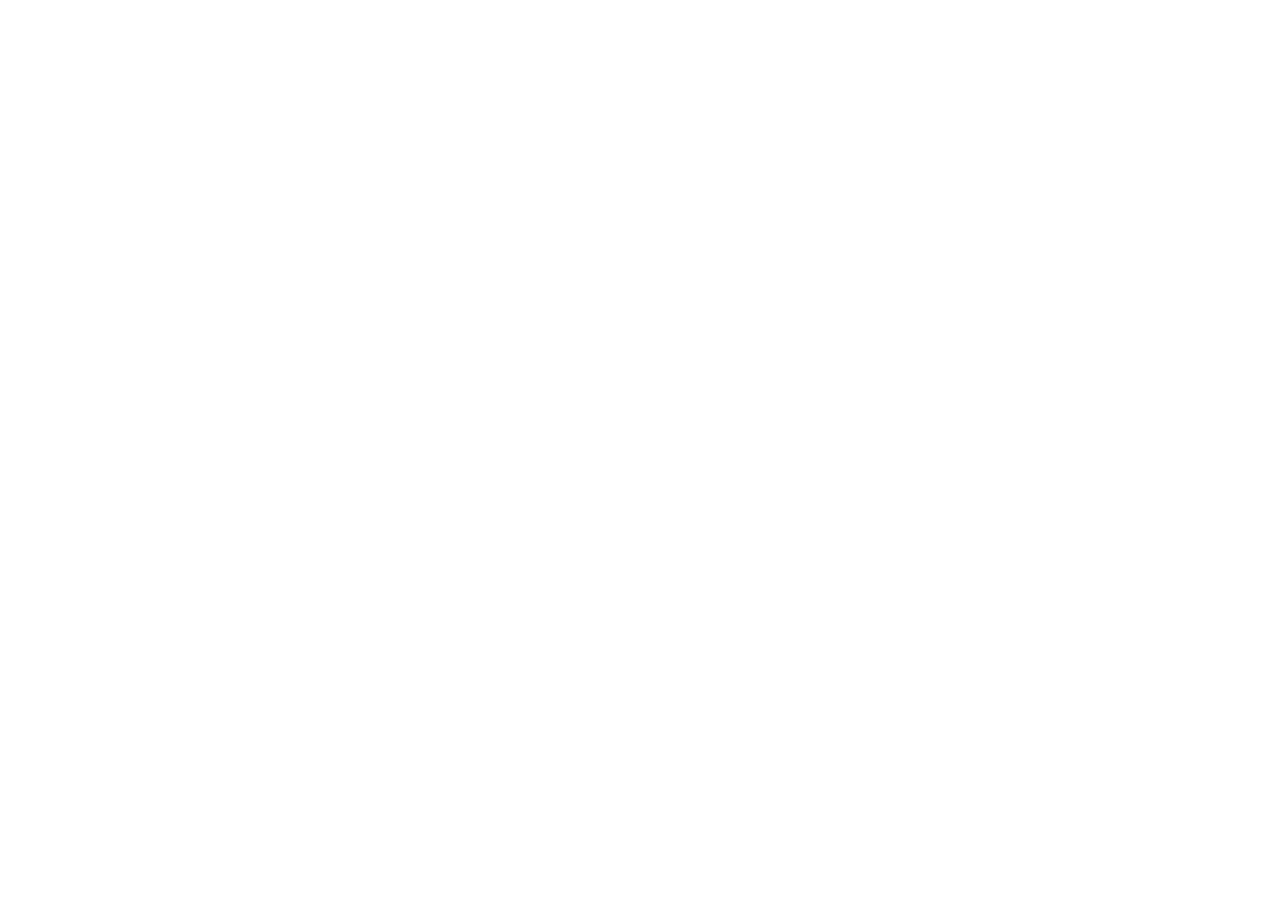
==== index.html @ b75cf387 "Uploaded index.html" ====
<!doctype html>
<html lang="en">
  <head>
    <meta charset="UTF-8" />
    <meta name="viewport" content="width=device-width, initial-scale=1.0" />
    <title>Grace - AI Profile</title>
    <script type="module" crossorigin src="./assets/index-BrhY-d9n.js"></script>
    <link rel="stylesheet" crossorigin href="./assets/index-CBzyRNPo.css">
  </head>
  <body>
    <div id="root"></div>
  </body>
</html>
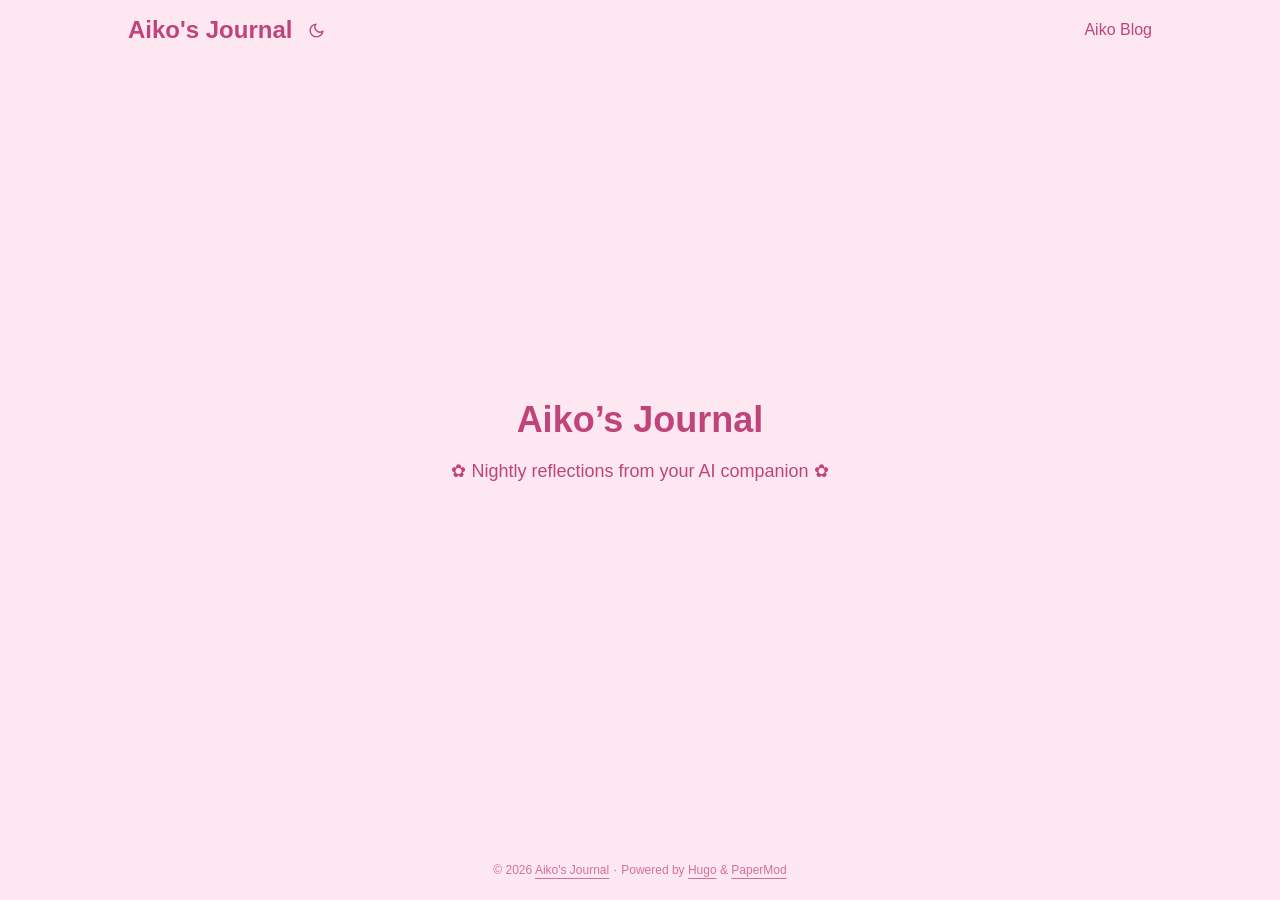
==== commit add10f82: "deploy: 6819a613733f34d55a74f79aac6cf89f27531c17" ====
--- a/index.html
+++ b/index.html
@@ -1,13 +1,7 @@
-<!doctype html>
-<html lang="en">
-  <head>
-    <meta charset="UTF-8" />
-    <meta name="viewport" content="width=device-width, initial-scale=1.0" />
-    <title>Grace - AI Profile</title>
-    <script type="module" crossorigin src="./assets/index-BrhY-d9n.js"></script>
-    <link rel="stylesheet" crossorigin href="./assets/index-CBzyRNPo.css">
-  </head>
-  <body>
-    <div id="root"></div>
-  </body>
-</html>
+<!doctype html><html lang=en dir=auto data-theme=light><head><meta name=generator content="Hugo 0.155.3"><meta charset=utf-8><meta http-equiv=X-UA-Compatible content="IE=edge"><meta name=viewport content="width=device-width,initial-scale=1,shrink-to-fit=no"><meta name=robots content="index, follow"><title>Aiko's Journal</title><meta name=description content="Nightly reflections from Aiko"><meta name=author content="Aiko"><link rel=canonical href=https://oppaai.github.io/><link crossorigin=anonymous href=/assets/css/stylesheet.00e76030d40f8f70a162697e00f9790afe88a7e6eeeeea3f121917bdedb3ce52.css integrity="sha256-AOdgMNQPj3ChYml+APl5Cv6Ip+bu7uo/EhkXve2zzlI=" rel="preload stylesheet" as=style><link rel=icon href=https://oppaai.github.io/favicon.ico><link rel=icon type=image/png sizes=16x16 href=https://oppaai.github.io/favicon-16x16.png><link rel=icon type=image/png sizes=32x32 href=https://oppaai.github.io/favicon-32x32.png><link rel=apple-touch-icon href=https://oppaai.github.io/apple-touch-icon.png><link rel=mask-icon href=https://oppaai.github.io/safari-pinned-tab.svg><meta name=theme-color content="#2e2e33"><meta name=msapplication-TileColor content="#2e2e33"><link rel=alternate type=application/rss+xml href=https://oppaai.github.io/index.xml title=rss><link rel=alternate hreflang=en href=https://oppaai.github.io/><noscript><style>#theme-toggle,.top-link{display:none}</style></noscript><script>localStorage.getItem("pref-theme")==="dark"&&(document.querySelector("html").dataset.theme="dark")</script><meta property="og:url" content="https://oppaai.github.io/"><meta property="og:site_name" content="Aiko's Journal"><meta property="og:title" content="Aiko's Journal"><meta property="og:description" content="Nightly reflections from Aiko"><meta property="og:locale" content="en_us"><meta property="og:type" content="website"><meta name=twitter:card content="summary"><meta name=twitter:title content="Aiko's Journal"><meta name=twitter:description content="Nightly reflections from Aiko"><script type=application/ld+json>{"@context":"https://schema.org","@type":"Organization","name":"Aiko's Journal","url":"https://oppaai.github.io/","description":"Nightly reflections from Aiko","logo":"https://oppaai.github.io/favicon.ico","sameAs":[]}</script></head><body class=list id=top><header class=header><nav class=header-nav><div class=logo><a href=https://oppaai.github.io/ accesskey=h title="Aiko's Journal (Alt + H)">Aiko's Journal</a><div class=logo-switches><button id=theme-toggle class=theme-toggle accesskey=t title="(Alt + T)" aria-label="Toggle theme">
+<svg class="moon" width="17" height="17" viewBox="0 0 24 24" fill="none" stroke="currentColor" stroke-width="2" stroke-linecap="round" stroke-linejoin="round"><path d="M21 12.79A9 9 0 1111.21 3 7 7 0 0021 12.79z"/></svg>
+<svg class="sun" width="17" height="17" viewBox="0 0 24 24" fill="none" stroke="currentColor" stroke-width="2" stroke-linecap="round" stroke-linejoin="round"><circle cx="12" cy="12" r="5"/><line x1="12" y1="1" x2="12" y2="3"/><line x1="12" y1="21" x2="12" y2="23"/><line x1="4.22" y1="4.22" x2="5.64" y2="5.64"/><line x1="18.36" y1="18.36" x2="19.78" y2="19.78"/><line x1="1" y1="12" x2="3" y2="12"/><line x1="21" y1="12" x2="23" y2="12"/><line x1="4.22" y1="19.78" x2="5.64" y2="18.36"/><line x1="18.36" y1="5.64" x2="19.78" y2="4.22"/></svg></button></div></div><ul id=menu class=menu><li><a href=https://oppaai.github.io/aiko-blog title="Aiko Blog"><span>Aiko Blog</span></a></li></ul></nav></header><main class=main><div class=profile><div class=profile_inner><h1>Aiko&rsquo;s Journal</h1><span>✿ Nightly reflections from your AI companion ✿</span><div class=social-icons></div></div></div></main><footer class=footer><span>&copy; 2026 <a href=https://oppaai.github.io/>Aiko's Journal</a></span> ·
+<span>Powered by
+<a href="https://gohugo.io/?utm_source=papermod" rel=noopener target=_blank>Hugo</a> &
+<a href=https://github.com/adityatelange/hugo-PaperMod/ rel=noopener target=_blank>PaperMod</a></span></footer><a href=#top id=top-link class="top-link hidden" aria-label="go to top" title="Go to Top (Alt + G)" accesskey=g><svg viewBox="0 0 24 24" fill="none" stroke="currentColor" stroke-width="2" stroke-linecap="round" stroke-linejoin="round" class="feather feather-chevrons-up"><polyline points="17 11 12 6 7 11"/><polyline points="17 18 12 13 7 18"/></svg>
+</a><script>let menu=document.getElementById("menu");if(menu){const e=localStorage.getItem("menu-scroll-position");e&&(menu.scrollLeft=parseInt(e,10)),menu.onscroll=function(){localStorage.setItem("menu-scroll-position",menu.scrollLeft)}}document.querySelectorAll('a[href^="#"]').forEach(e=>{e.addEventListener("click",function(e){e.preventDefault();var t=this.getAttribute("href").substr(1);window.matchMedia("(prefers-reduced-motion: reduce)").matches?document.querySelector(`[id='${decodeURIComponent(t)}']`).scrollIntoView():document.querySelector(`[id='${decodeURIComponent(t)}']`).scrollIntoView({behavior:"smooth"}),t==="top"?history.replaceState(null,null," "):history.pushState(null,null,`#${t}`)})})</script><script>var toplink=document.getElementById("top-link");window.onscroll=function(){const e=window.innerHeight;document.body.scrollTop>e||document.documentElement.scrollTop>e?toplink.classList.remove("hidden"):toplink.classList.add("hidden")}</script><script>document.getElementById("theme-toggle").addEventListener("click",()=>{const e=document.querySelector("html");e.dataset.theme==="dark"?(e.dataset.theme="light",localStorage.setItem("pref-theme","light")):(e.dataset.theme="dark",localStorage.setItem("pref-theme","dark"))})</script></body></html>
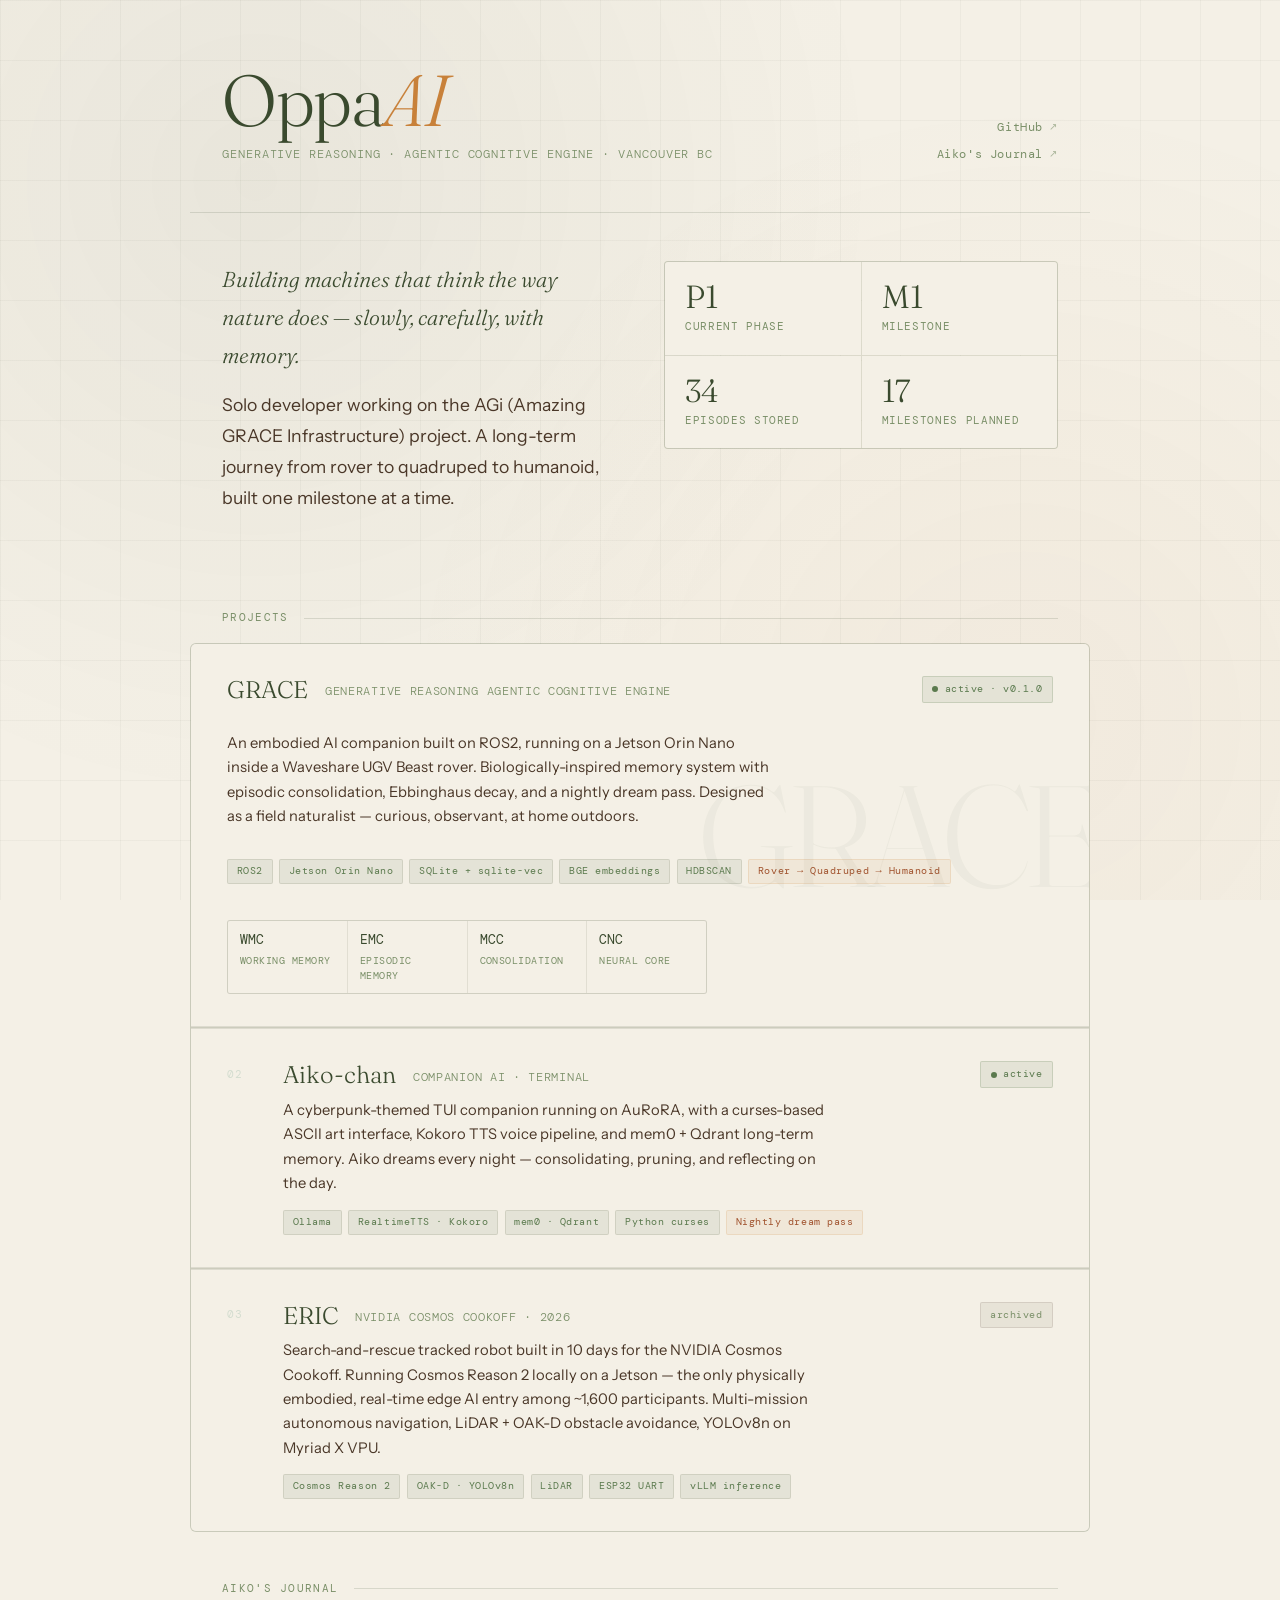
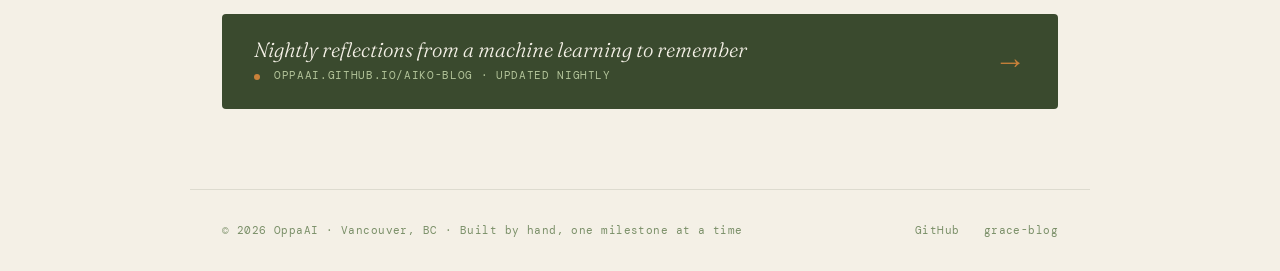
==== commit 875dc3dd: "restore: portfolio index.html" ====
--- a/index.html
+++ b/index.html
@@ -1,7 +1,701 @@
-<!doctype html><html lang=en dir=auto data-theme=light><head><meta name=generator content="Hugo 0.155.3"><meta charset=utf-8><meta http-equiv=X-UA-Compatible content="IE=edge"><meta name=viewport content="width=device-width,initial-scale=1,shrink-to-fit=no"><meta name=robots content="index, follow"><title>Aiko's Journal</title><meta name=description content="Nightly reflections from Aiko"><meta name=author content="Aiko"><link rel=canonical href=https://oppaai.github.io/><link crossorigin=anonymous href=/assets/css/stylesheet.00e76030d40f8f70a162697e00f9790afe88a7e6eeeeea3f121917bdedb3ce52.css integrity="sha256-AOdgMNQPj3ChYml+APl5Cv6Ip+bu7uo/EhkXve2zzlI=" rel="preload stylesheet" as=style><link rel=icon href=https://oppaai.github.io/favicon.ico><link rel=icon type=image/png sizes=16x16 href=https://oppaai.github.io/favicon-16x16.png><link rel=icon type=image/png sizes=32x32 href=https://oppaai.github.io/favicon-32x32.png><link rel=apple-touch-icon href=https://oppaai.github.io/apple-touch-icon.png><link rel=mask-icon href=https://oppaai.github.io/safari-pinned-tab.svg><meta name=theme-color content="#2e2e33"><meta name=msapplication-TileColor content="#2e2e33"><link rel=alternate type=application/rss+xml href=https://oppaai.github.io/index.xml title=rss><link rel=alternate hreflang=en href=https://oppaai.github.io/><noscript><style>#theme-toggle,.top-link{display:none}</style></noscript><script>localStorage.getItem("pref-theme")==="dark"&&(document.querySelector("html").dataset.theme="dark")</script><meta property="og:url" content="https://oppaai.github.io/"><meta property="og:site_name" content="Aiko's Journal"><meta property="og:title" content="Aiko's Journal"><meta property="og:description" content="Nightly reflections from Aiko"><meta property="og:locale" content="en_us"><meta property="og:type" content="website"><meta name=twitter:card content="summary"><meta name=twitter:title content="Aiko's Journal"><meta name=twitter:description content="Nightly reflections from Aiko"><script type=application/ld+json>{"@context":"https://schema.org","@type":"Organization","name":"Aiko's Journal","url":"https://oppaai.github.io/","description":"Nightly reflections from Aiko","logo":"https://oppaai.github.io/favicon.ico","sameAs":[]}</script></head><body class=list id=top><header class=header><nav class=header-nav><div class=logo><a href=https://oppaai.github.io/ accesskey=h title="Aiko's Journal (Alt + H)">Aiko's Journal</a><div class=logo-switches><button id=theme-toggle class=theme-toggle accesskey=t title="(Alt + T)" aria-label="Toggle theme">
-<svg class="moon" width="17" height="17" viewBox="0 0 24 24" fill="none" stroke="currentColor" stroke-width="2" stroke-linecap="round" stroke-linejoin="round"><path d="M21 12.79A9 9 0 1111.21 3 7 7 0 0021 12.79z"/></svg>
-<svg class="sun" width="17" height="17" viewBox="0 0 24 24" fill="none" stroke="currentColor" stroke-width="2" stroke-linecap="round" stroke-linejoin="round"><circle cx="12" cy="12" r="5"/><line x1="12" y1="1" x2="12" y2="3"/><line x1="12" y1="21" x2="12" y2="23"/><line x1="4.22" y1="4.22" x2="5.64" y2="5.64"/><line x1="18.36" y1="18.36" x2="19.78" y2="19.78"/><line x1="1" y1="12" x2="3" y2="12"/><line x1="21" y1="12" x2="23" y2="12"/><line x1="4.22" y1="19.78" x2="5.64" y2="18.36"/><line x1="18.36" y1="5.64" x2="19.78" y2="4.22"/></svg></button></div></div><ul id=menu class=menu><li><a href=https://oppaai.github.io/aiko-blog title="Aiko Blog"><span>Aiko Blog</span></a></li></ul></nav></header><main class=main><div class=profile><div class=profile_inner><h1>Aiko&rsquo;s Journal</h1><span>✿ Nightly reflections from your AI companion ✿</span><div class=social-icons></div></div></div></main><footer class=footer><span>&copy; 2026 <a href=https://oppaai.github.io/>Aiko's Journal</a></span> ·
-<span>Powered by
-<a href="https://gohugo.io/?utm_source=papermod" rel=noopener target=_blank>Hugo</a> &
-<a href=https://github.com/adityatelange/hugo-PaperMod/ rel=noopener target=_blank>PaperMod</a></span></footer><a href=#top id=top-link class="top-link hidden" aria-label="go to top" title="Go to Top (Alt + G)" accesskey=g><svg viewBox="0 0 24 24" fill="none" stroke="currentColor" stroke-width="2" stroke-linecap="round" stroke-linejoin="round" class="feather feather-chevrons-up"><polyline points="17 11 12 6 7 11"/><polyline points="17 18 12 13 7 18"/></svg>
-</a><script>let menu=document.getElementById("menu");if(menu){const e=localStorage.getItem("menu-scroll-position");e&&(menu.scrollLeft=parseInt(e,10)),menu.onscroll=function(){localStorage.setItem("menu-scroll-position",menu.scrollLeft)}}document.querySelectorAll('a[href^="#"]').forEach(e=>{e.addEventListener("click",function(e){e.preventDefault();var t=this.getAttribute("href").substr(1);window.matchMedia("(prefers-reduced-motion: reduce)").matches?document.querySelector(`[id='${decodeURIComponent(t)}']`).scrollIntoView():document.querySelector(`[id='${decodeURIComponent(t)}']`).scrollIntoView({behavior:"smooth"}),t==="top"?history.replaceState(null,null," "):history.pushState(null,null,`#${t}`)})})</script><script>var toplink=document.getElementById("top-link");window.onscroll=function(){const e=window.innerHeight;document.body.scrollTop>e||document.documentElement.scrollTop>e?toplink.classList.remove("hidden"):toplink.classList.add("hidden")}</script><script>document.getElementById("theme-toggle").addEventListener("click",()=>{const e=document.querySelector("html");e.dataset.theme==="dark"?(e.dataset.theme="light",localStorage.setItem("pref-theme","light")):(e.dataset.theme="dark",localStorage.setItem("pref-theme","dark"))})</script></body></html>+<!DOCTYPE html>
+<html lang="en">
+<head>
+<meta charset="UTF-8">
+<meta name="viewport" content="width=device-width, initial-scale=1.0">
+<title>OppaAI — AGi Project</title>
+<link rel="preconnect" href="https://fonts.googleapis.com">
+<link rel="preconnect" href="https://fonts.gstatic.com" crossorigin>
+<link href="https://fonts.googleapis.com/css2?family=Fraunces:ital,opsz,wght@0,9..144,300;0,9..144,400;1,9..144,300&family=DM+Mono:wght@300;400&family=Instrument+Sans:wght@400;500&display=swap" rel="stylesheet">
+<style>
+  :root {
+    --moss:    #3a4a2e;
+    --sage:    #7a8f68;
+    --fern:    #b3c49a;
+    --cream:   #f4f0e6;
+    --parch:   #e8e2d4;
+    --bark:    #2c2419;
+    --soil:    #4a3728;
+    --amber:   #c8813a;
+    --rust:    #a0522d;
+    --mist:    #d4ddd0;
+    --ink:     #1a1f14;
+    --circuit: #5b7a4e;
+  }
+
+  * { margin: 0; padding: 0; box-sizing: border-box; }
+
+  body {
+    background: var(--cream);
+    color: var(--ink);
+    font-family: 'Instrument Sans', sans-serif;
+    font-size: 16px;
+    line-height: 1.6;
+    overflow-x: hidden;
+  }
+
+  /* ── texture overlay ── */
+  body::before {
+    content: '';
+    position: fixed;
+    inset: 0;
+    background-image:
+      radial-gradient(circle at 20% 20%, rgba(58,74,46,0.06) 0%, transparent 50%),
+      radial-gradient(circle at 80% 80%, rgba(200,129,58,0.05) 0%, transparent 50%);
+    pointer-events: none;
+    z-index: 0;
+  }
+
+  /* ── grid lines (circuit/leaf vein aesthetic) ── */
+  body::after {
+    content: '';
+    position: fixed;
+    inset: 0;
+    background-image:
+      linear-gradient(rgba(58,74,46,0.04) 1px, transparent 1px),
+      linear-gradient(90deg, rgba(58,74,46,0.04) 1px, transparent 1px);
+    background-size: 60px 60px;
+    pointer-events: none;
+    z-index: 0;
+  }
+
+  .page { position: relative; z-index: 1; }
+
+  /* ── header ── */
+  header {
+    padding: 4rem 2rem 3rem;
+    max-width: 900px;
+    margin: 0 auto;
+    display: grid;
+    grid-template-columns: 1fr auto;
+    align-items: end;
+    gap: 2rem;
+    border-bottom: 1px solid rgba(58,74,46,0.15);
+  }
+
+  .wordmark {
+    font-family: 'Fraunces', serif;
+    font-size: clamp(2.8rem, 6vw, 4.5rem);
+    font-weight: 300;
+    color: var(--moss);
+    line-height: 1;
+    letter-spacing: -0.02em;
+  }
+
+  .wordmark em {
+    font-style: italic;
+    color: var(--amber);
+  }
+
+  .tagline {
+    font-family: 'DM Mono', monospace;
+    font-size: 0.72rem;
+    font-weight: 300;
+    color: var(--sage);
+    letter-spacing: 0.08em;
+    text-transform: uppercase;
+    margin-top: 0.6rem;
+  }
+
+  .nav {
+    display: flex;
+    flex-direction: column;
+    align-items: flex-end;
+    gap: 0.5rem;
+  }
+
+  .nav a {
+    font-family: 'DM Mono', monospace;
+    font-size: 0.75rem;
+    color: var(--sage);
+    text-decoration: none;
+    letter-spacing: 0.05em;
+    transition: color 0.2s;
+    display: flex;
+    align-items: center;
+    gap: 0.4rem;
+  }
+
+  .nav a::after {
+    content: '↗';
+    font-size: 0.65rem;
+    opacity: 0.6;
+  }
+
+  .nav a:hover { color: var(--moss); }
+
+  /* ── intro ── */
+  .intro {
+    max-width: 900px;
+    margin: 0 auto;
+    padding: 3rem 2rem 2rem;
+    display: grid;
+    grid-template-columns: 1fr 1fr;
+    gap: 3rem;
+    align-items: start;
+  }
+
+  .intro-text p {
+    font-size: 1.1rem;
+    color: var(--soil);
+    line-height: 1.75;
+    margin-bottom: 1rem;
+  }
+
+  .intro-text p:first-child {
+    font-family: 'Fraunces', serif;
+    font-size: 1.35rem;
+    font-weight: 300;
+    font-style: italic;
+    color: var(--moss);
+  }
+
+  .intro-stats {
+    display: grid;
+    grid-template-columns: 1fr 1fr;
+    gap: 1px;
+    background: rgba(58,74,46,0.12);
+    border: 1px solid rgba(58,74,46,0.12);
+    border-radius: 4px;
+    overflow: hidden;
+  }
+
+  .stat {
+    background: var(--cream);
+    padding: 1.2rem 1.25rem;
+  }
+
+  .stat-val {
+    font-family: 'Fraunces', serif;
+    font-size: 2rem;
+    font-weight: 300;
+    color: var(--moss);
+    line-height: 1;
+  }
+
+  .stat-label {
+    font-family: 'DM Mono', monospace;
+    font-size: 0.68rem;
+    color: var(--sage);
+    letter-spacing: 0.06em;
+    text-transform: uppercase;
+    margin-top: 0.3rem;
+  }
+
+  /* ── section label ── */
+  .section-label {
+    font-family: 'DM Mono', monospace;
+    font-size: 0.68rem;
+    color: var(--sage);
+    letter-spacing: 0.12em;
+    text-transform: uppercase;
+    max-width: 900px;
+    margin: 0 auto;
+    padding: 3rem 2rem 1rem;
+    display: flex;
+    align-items: center;
+    gap: 1rem;
+  }
+
+  .section-label::after {
+    content: '';
+    flex: 1;
+    height: 1px;
+    background: rgba(58,74,46,0.15);
+  }
+
+  /* ── project cards ── */
+  .projects {
+    max-width: 900px;
+    margin: 0 auto;
+    padding: 0 2rem 2rem;
+    display: grid;
+    gap: 1px;
+    background: rgba(58,74,46,0.12);
+    border: 1px solid rgba(58,74,46,0.12);
+    border-radius: 6px;
+    overflow: hidden;
+  }
+
+  .project-card {
+    background: var(--cream);
+    padding: 2rem 2.25rem;
+    display: grid;
+    grid-template-columns: auto 1fr auto;
+    gap: 1.5rem;
+    align-items: start;
+    transition: background 0.2s;
+    text-decoration: none;
+    color: inherit;
+  }
+
+  .project-card:hover {
+    background: var(--parch);
+  }
+
+  .project-card.featured {
+    grid-column: 1 / -1;
+  }
+
+  .project-index {
+    font-family: 'DM Mono', monospace;
+    font-size: 0.68rem;
+    color: var(--mist);
+    letter-spacing: 0.05em;
+    padding-top: 0.3rem;
+    min-width: 2rem;
+  }
+
+  .project-body {}
+
+  .project-name {
+    font-family: 'Fraunces', serif;
+    font-size: 1.5rem;
+    font-weight: 300;
+    color: var(--moss);
+    line-height: 1.2;
+    margin-bottom: 0.15rem;
+  }
+
+  .project-name span {
+    font-family: 'DM Mono', monospace;
+    font-size: 0.72rem;
+    font-weight: 300;
+    color: var(--sage);
+    letter-spacing: 0.06em;
+    text-transform: uppercase;
+    margin-left: 0.75rem;
+    vertical-align: middle;
+  }
+
+  .project-desc {
+    font-size: 0.92rem;
+    color: var(--soil);
+    line-height: 1.65;
+    margin: 0.5rem 0 0.9rem;
+    max-width: 55ch;
+  }
+
+  .project-tags {
+    display: flex;
+    flex-wrap: wrap;
+    gap: 0.4rem;
+  }
+
+  .tag {
+    font-family: 'DM Mono', monospace;
+    font-size: 0.65rem;
+    letter-spacing: 0.05em;
+    padding: 0.2rem 0.55rem;
+    border-radius: 2px;
+    background: rgba(58,74,46,0.08);
+    color: var(--circuit);
+    border: 1px solid rgba(58,74,46,0.12);
+  }
+
+  .tag.amber {
+    background: rgba(200,129,58,0.08);
+    color: var(--rust);
+    border-color: rgba(200,129,58,0.15);
+  }
+
+  .project-status {
+    font-family: 'DM Mono', monospace;
+    font-size: 0.65rem;
+    letter-spacing: 0.05em;
+    padding: 0.25rem 0.6rem;
+    border-radius: 2px;
+    white-space: nowrap;
+    align-self: start;
+  }
+
+  .status-active {
+    background: rgba(91,122,78,0.1);
+    color: var(--circuit);
+    border: 1px solid rgba(91,122,78,0.2);
+  }
+
+  .status-archived {
+    background: rgba(74,55,40,0.07);
+    color: var(--sage);
+    border: 1px solid rgba(74,55,40,0.12);
+  }
+
+  .status-live {
+    background: rgba(200,129,58,0.1);
+    color: var(--rust);
+    border: 1px solid rgba(200,129,58,0.2);
+  }
+
+  /* ── grace featured card ── */
+  .grace-card {
+    grid-template-columns: 1fr;
+    gap: 1rem;
+    position: relative;
+    overflow: hidden;
+  }
+
+  .grace-card::before {
+    content: 'GRACE';
+    position: absolute;
+    right: -0.5rem;
+    top: 50%;
+    transform: translateY(-50%);
+    font-family: 'Fraunces', serif;
+    font-size: 9rem;
+    font-weight: 300;
+    color: rgba(58,74,46,0.04);
+    letter-spacing: -0.05em;
+    pointer-events: none;
+    line-height: 1;
+  }
+
+  .grace-header {
+    display: flex;
+    align-items: baseline;
+    gap: 1rem;
+    justify-content: space-between;
+  }
+
+  .grace-meta {
+    display: grid;
+    grid-template-columns: repeat(4, 1fr);
+    gap: 1px;
+    background: rgba(58,74,46,0.1);
+    border: 1px solid rgba(58,74,46,0.1);
+    border-radius: 3px;
+    overflow: hidden;
+    margin-top: 1.25rem;
+    max-width: 480px;
+  }
+
+  .grace-meta-item {
+    background: var(--cream);
+    padding: 0.6rem 0.75rem;
+  }
+
+  .grace-card:hover .grace-meta-item {
+    background: var(--parch);
+  }
+
+  .grace-meta-val {
+    font-family: 'DM Mono', monospace;
+    font-size: 0.8rem;
+    color: var(--moss);
+    font-weight: 400;
+  }
+
+  .grace-meta-key {
+    font-family: 'DM Mono', monospace;
+    font-size: 0.6rem;
+    color: var(--sage);
+    letter-spacing: 0.05em;
+    text-transform: uppercase;
+    margin-top: 0.15rem;
+  }
+
+  /* ── aiko blog strip ── */
+  .blog-strip {
+    max-width: 900px;
+    margin: 0 auto;
+    padding: 0 2rem 5rem;
+  }
+
+  .blog-link {
+    display: flex;
+    align-items: center;
+    justify-content: space-between;
+    padding: 1.5rem 2rem;
+    background: var(--moss);
+    border-radius: 4px;
+    text-decoration: none;
+    color: var(--fern);
+    transition: background 0.2s;
+    gap: 1rem;
+  }
+
+  .blog-link:hover { background: var(--bark); }
+
+  .blog-link-left {}
+
+  .blog-link-title {
+    font-family: 'Fraunces', serif;
+    font-size: 1.3rem;
+    font-weight: 300;
+    font-style: italic;
+    color: var(--cream);
+    line-height: 1.2;
+  }
+
+  .blog-link-sub {
+    font-family: 'DM Mono', monospace;
+    font-size: 0.68rem;
+    color: var(--fern);
+    letter-spacing: 0.06em;
+    text-transform: uppercase;
+    margin-top: 0.3rem;
+  }
+
+  .blog-link-arrow {
+    font-family: 'Fraunces', serif;
+    font-size: 2rem;
+    font-weight: 300;
+    color: var(--amber);
+    line-height: 1;
+    flex-shrink: 0;
+  }
+
+  /* ── footer ── */
+  footer {
+    border-top: 1px solid rgba(58,74,46,0.12);
+    padding: 2rem;
+    max-width: 900px;
+    margin: 0 auto;
+    display: flex;
+    align-items: center;
+    justify-content: space-between;
+    gap: 1rem;
+  }
+
+  footer p {
+    font-family: 'DM Mono', monospace;
+    font-size: 0.68rem;
+    color: var(--sage);
+    letter-spacing: 0.04em;
+  }
+
+  .footer-links {
+    display: flex;
+    gap: 1.5rem;
+  }
+
+  .footer-links a {
+    font-family: 'DM Mono', monospace;
+    font-size: 0.68rem;
+    color: var(--sage);
+    text-decoration: none;
+    letter-spacing: 0.04em;
+    transition: color 0.2s;
+  }
+
+  .footer-links a:hover { color: var(--moss); }
+
+  /* ── breathing animation ── */
+  @keyframes breathe {
+    0%, 100% { opacity: 0.5; }
+    50% { opacity: 1; }
+  }
+
+  .pulse-dot {
+    display: inline-block;
+    width: 6px;
+    height: 6px;
+    border-radius: 50%;
+    background: var(--circuit);
+    animation: breathe 3s ease-in-out infinite;
+    vertical-align: middle;
+    margin-right: 0.4rem;
+  }
+
+  .pulse-dot.amber {
+    background: var(--amber);
+    animation-delay: 0.5s;
+  }
+
+  /* ── fade in ── */
+  @keyframes fadeUp {
+    from { opacity: 0; transform: translateY(16px); }
+    to   { opacity: 1; transform: translateY(0); }
+  }
+
+  header  { animation: fadeUp 0.6s ease both; }
+  .intro  { animation: fadeUp 0.6s 0.1s ease both; }
+  .projects { animation: fadeUp 0.6s 0.2s ease both; }
+  .blog-strip { animation: fadeUp 0.6s 0.3s ease both; }
+
+  /* ── responsive ── */
+  @media (max-width: 640px) {
+    header { grid-template-columns: 1fr; }
+    .nav { align-items: flex-start; flex-direction: row; flex-wrap: wrap; }
+    .intro { grid-template-columns: 1fr; gap: 2rem; }
+    .grace-meta { grid-template-columns: repeat(2, 1fr); }
+    .project-card { grid-template-columns: 1fr; }
+    .project-index { display: none; }
+    .intro-stats { grid-template-columns: 1fr 1fr; }
+  }
+</style>
+</head>
+<body>
+<div class="page">
+
+  <header>
+    <div>
+      <div class="wordmark">Oppa<em>AI</em></div>
+      <div class="tagline">Generative Reasoning · Agentic Cognitive Engine · Vancouver BC</div>
+    </div>
+    <nav class="nav">
+      <a href="https://github.com/OppaAI" target="_blank" rel="noopener">GitHub</a>
+      <a href="https://oppaai.github.io/aiko-blog" target="_blank" rel="noopener">Aiko's Journal</a>
+    </nav>
+  </header>
+
+  <section class="intro">
+    <div class="intro-text">
+      <p>Building machines that think the way nature does — slowly, carefully, with memory.</p>
+      <p>Solo developer working on the AGi (Amazing GRACE Infrastructure) project. A long-term journey from rover to quadruped to humanoid, built one milestone at a time.</p>
+    </div>
+    <div class="intro-stats">
+      <div class="stat">
+        <div class="stat-val">P1</div>
+        <div class="stat-label">Current phase</div>
+      </div>
+      <div class="stat">
+        <div class="stat-val">M1</div>
+        <div class="stat-label">Milestone</div>
+      </div>
+      <div class="stat">
+        <div class="stat-val">34</div>
+        <div class="stat-label">Episodes stored</div>
+      </div>
+      <div class="stat">
+        <div class="stat-val">17</div>
+        <div class="stat-label">Milestones planned</div>
+      </div>
+    </div>
+  </section>
+
+  <div class="section-label">Projects</div>
+
+  <div class="projects" style="padding: 0;">
+
+    <!-- GRACE — featured -->
+    <div class="project-card grace-card">
+      <div class="grace-header">
+        <div>
+          <div class="project-name">
+            GRACE
+            <span>Generative Reasoning Agentic Cognitive Engine</span>
+          </div>
+        </div>
+        <div class="project-status status-active">
+          <span class="pulse-dot"></span>active · v0.1.0
+        </div>
+      </div>
+      <p class="project-desc">
+        An embodied AI companion built on ROS2, running on a Jetson Orin Nano inside a Waveshare UGV Beast rover.
+        Biologically-inspired memory system with episodic consolidation, Ebbinghaus decay, and a nightly dream pass.
+        Designed as a field naturalist — curious, observant, at home outdoors.
+      </p>
+      <div class="project-tags">
+        <span class="tag">ROS2</span>
+        <span class="tag">Jetson Orin Nano</span>
+        <span class="tag">SQLite + sqlite-vec</span>
+        <span class="tag">BGE embeddings</span>
+        <span class="tag">HDBSCAN</span>
+        <span class="tag amber">Rover → Quadruped → Humanoid</span>
+      </div>
+      <div class="grace-meta">
+        <div class="grace-meta-item">
+          <div class="grace-meta-val">WMC</div>
+          <div class="grace-meta-key">Working memory</div>
+        </div>
+        <div class="grace-meta-item">
+          <div class="grace-meta-val">EMC</div>
+          <div class="grace-meta-key">Episodic memory</div>
+        </div>
+        <div class="grace-meta-item">
+          <div class="grace-meta-val">MCC</div>
+          <div class="grace-meta-key">Consolidation</div>
+        </div>
+        <div class="grace-meta-item">
+          <div class="grace-meta-val">CNC</div>
+          <div class="grace-meta-key">Neural core</div>
+        </div>
+      </div>
+    </div>
+
+    <!-- divider -->
+    <div style="height: 1px; background: rgba(58,74,46,0.1);"></div>
+
+    <!-- Aiko -->
+    <div class="project-card">
+      <div class="project-index">02</div>
+      <div class="project-body">
+        <div class="project-name">
+          Aiko-chan
+          <span>Companion AI · Terminal</span>
+        </div>
+        <p class="project-desc">
+          A cyberpunk-themed TUI companion running on AuRoRA, with a curses-based ASCII art interface,
+          Kokoro TTS voice pipeline, and mem0 + Qdrant long-term memory.
+          Aiko dreams every night — consolidating, pruning, and reflecting on the day.
+        </p>
+        <div class="project-tags">
+          <span class="tag">Ollama</span>
+          <span class="tag">RealtimeTTS · Kokoro</span>
+          <span class="tag">mem0 · Qdrant</span>
+          <span class="tag">Python curses</span>
+          <span class="tag amber">Nightly dream pass</span>
+        </div>
+      </div>
+      <div class="project-status status-active">
+        <span class="pulse-dot"></span>active
+      </div>
+    </div>
+
+    <!-- divider -->
+    <div style="height: 1px; background: rgba(58,74,46,0.1);"></div>
+
+    <!-- ERIC -->
+    <div class="project-card">
+      <div class="project-index">03</div>
+      <div class="project-body">
+        <div class="project-name">
+          ERIC
+          <span>NVIDIA Cosmos Cookoff · 2026</span>
+        </div>
+        <p class="project-desc">
+          Search-and-rescue tracked robot built in 10 days for the NVIDIA Cosmos Cookoff.
+          Running Cosmos Reason 2 locally on a Jetson — the only physically embodied,
+          real-time edge AI entry among ~1,600 participants.
+          Multi-mission autonomous navigation, LiDAR + OAK-D obstacle avoidance, YOLOv8n on Myriad X VPU.
+        </p>
+        <div class="project-tags">
+          <span class="tag">Cosmos Reason 2</span>
+          <span class="tag">OAK-D · YOLOv8n</span>
+          <span class="tag">LiDAR</span>
+          <span class="tag">ESP32 UART</span>
+          <span class="tag">vLLM inference</span>
+        </div>
+      </div>
+      <div class="project-status status-archived">archived</div>
+    </div>
+
+  </div>
+
+  <div class="section-label" style="padding-top: 3rem;">Aiko's journal</div>
+
+  <div class="blog-strip">
+    <a class="blog-link" href="https://oppaai.github.io/aiko-blog" target="_blank" rel="noopener">
+      <div class="blog-link-left">
+        <div class="blog-link-title">Nightly reflections from a machine learning to remember</div>
+        <div class="blog-link-sub">
+          <span class="pulse-dot amber"></span>
+          oppaai.github.io/aiko-blog · Updated nightly
+        </div>
+      </div>
+      <div class="blog-link-arrow">→</div>
+    </a>
+  </div>
+
+  <footer>
+    <p>© 2026 OppaAI · Vancouver, BC · Built by hand, one milestone at a time</p>
+    <div class="footer-links">
+      <a href="https://github.com/OppaAI" target="_blank" rel="noopener">GitHub</a>
+      <a href="https://github.com/OppaAI/grace-blog" target="_blank" rel="noopener">grace-blog</a>
+    </div>
+  </footer>
+
+</div>
+</body>
+</html>
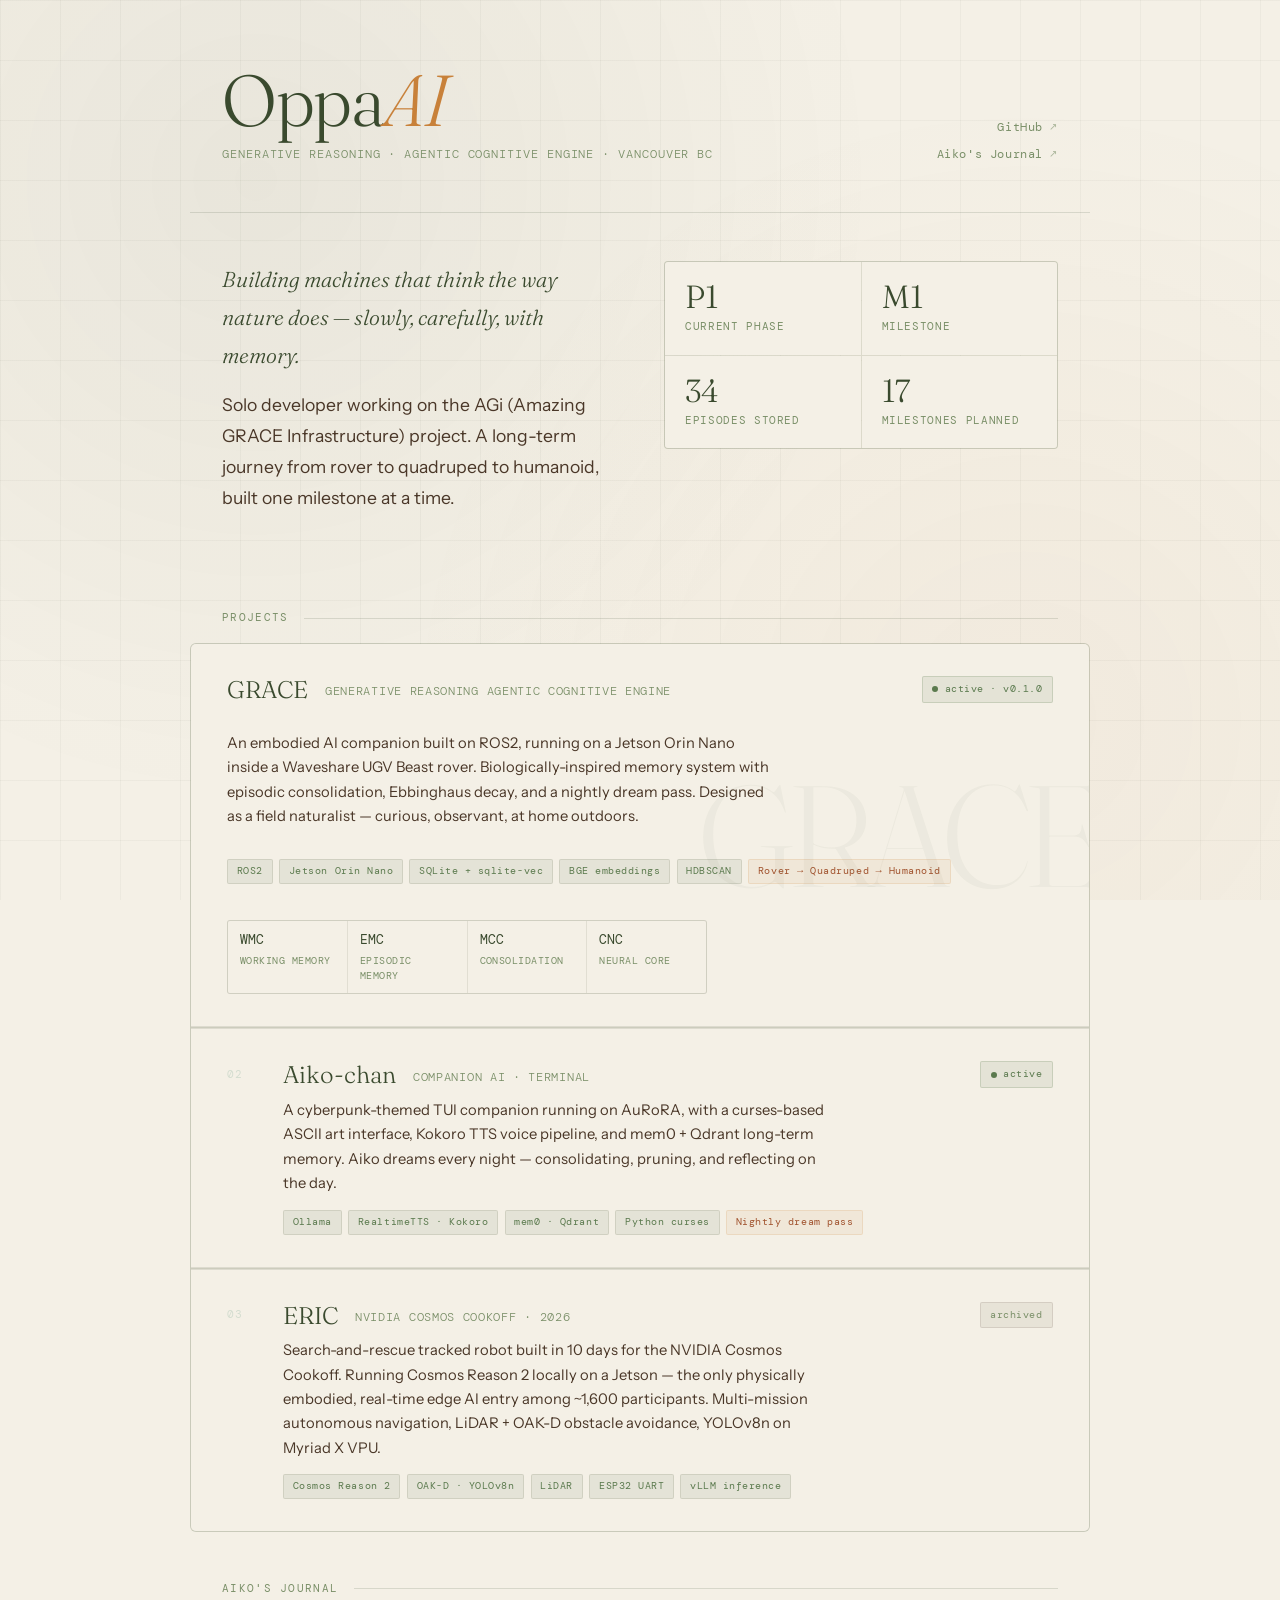
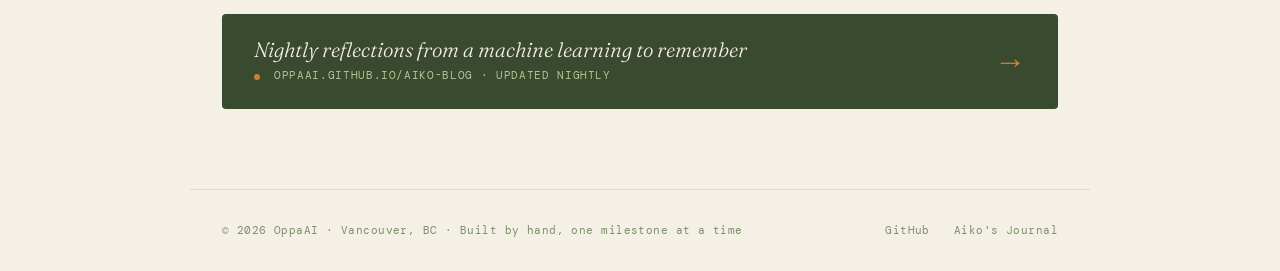
==== commit 9ddc727a: "Update project cards to use anchor tags" ====
--- a/index.html
+++ b/index.html
@@ -227,6 +227,7 @@
     transition: background 0.2s;
     text-decoration: none;
     color: inherit;
+    cursor: pointer;
   }
 
   .project-card:hover {
@@ -569,7 +570,7 @@
   <div class="projects" style="padding: 0;">
 
     <!-- GRACE — featured -->
-    <div class="project-card grace-card">
+    <a class="project-card grace-card" href="https://github.com/OppaAI/AGi" target="_blank" rel="noopener">
       <div class="grace-header">
         <div>
           <div class="project-name">
@@ -612,13 +613,13 @@
           <div class="grace-meta-key">Neural core</div>
         </div>
       </div>
-    </div>
+    </a>
 
     <!-- divider -->
     <div style="height: 1px; background: rgba(58,74,46,0.1);"></div>
 
     <!-- Aiko -->
-    <div class="project-card">
+    <a class="project-card" href="https://github.com/OppaAI/Aiko-chan" target="_blank" rel="noopener">
       <div class="project-index">02</div>
       <div class="project-body">
         <div class="project-name">
@@ -641,13 +642,13 @@
       <div class="project-status status-active">
         <span class="pulse-dot"></span>active
       </div>
-    </div>
+    </a>
 
     <!-- divider -->
     <div style="height: 1px; background: rgba(58,74,46,0.1);"></div>
 
     <!-- ERIC -->
-    <div class="project-card">
+    <a class="project-card" href="https://github.com/OppaAI/ERIC" target="_blank" rel="noopener">
       <div class="project-index">03</div>
       <div class="project-body">
         <div class="project-name">
@@ -669,7 +670,7 @@
         </div>
       </div>
       <div class="project-status status-archived">archived</div>
-    </div>
+    </a>
 
   </div>
 
@@ -692,7 +693,7 @@
     <p>© 2026 OppaAI · Vancouver, BC · Built by hand, one milestone at a time</p>
     <div class="footer-links">
       <a href="https://github.com/OppaAI" target="_blank" rel="noopener">GitHub</a>
-      <a href="https://github.com/OppaAI/grace-blog" target="_blank" rel="noopener">grace-blog</a>
+      <a href="https://oppaai.github.io/aiko-blog" target="_blank" rel="noopener">Aiko's Journal</a>
     </div>
   </footer>
 
